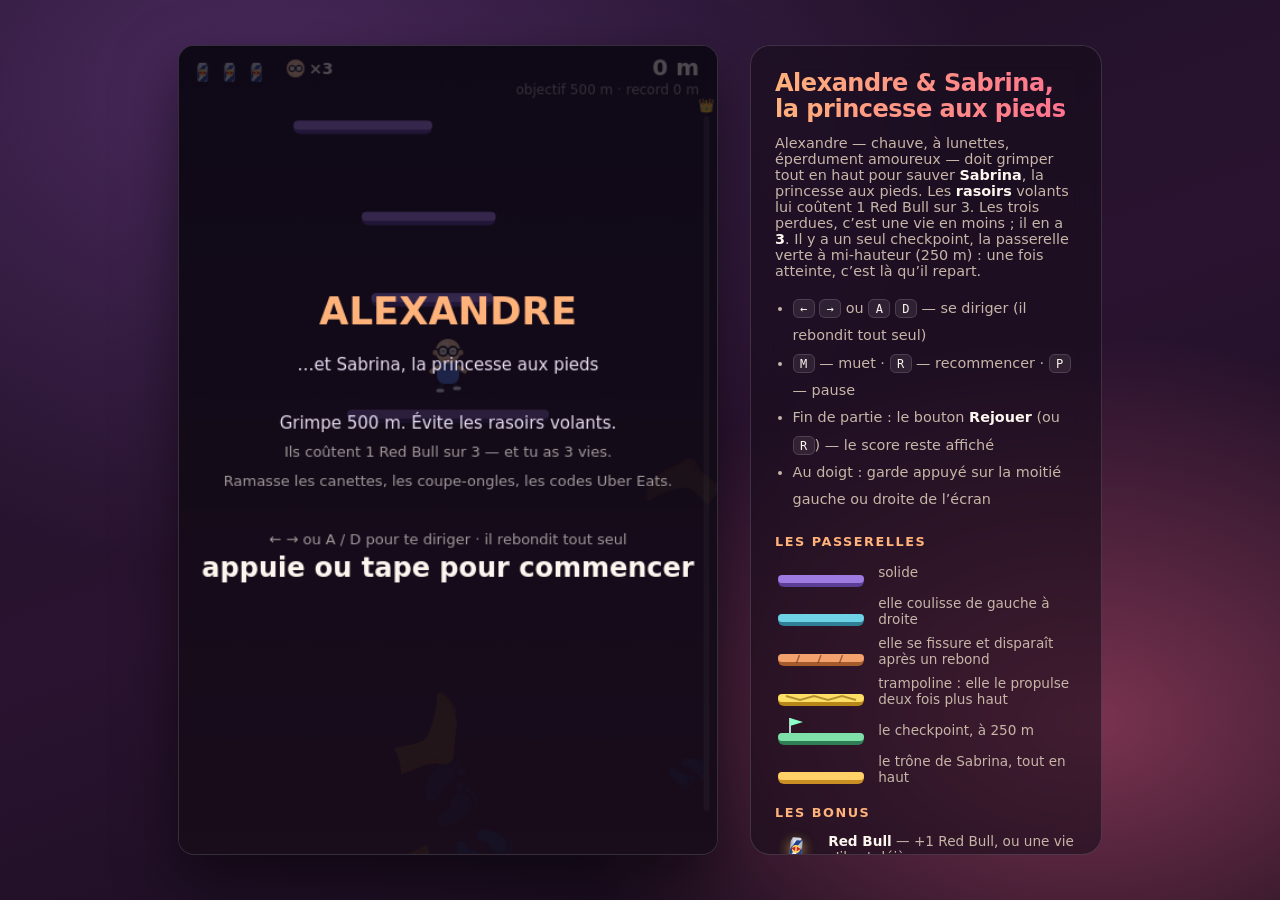
==== game.html @ 66c73f1e "Paint the legend with the game's own drawing functions The legend named colours ("Violette", "Turquo" ====
<!DOCTYPE html>
<html lang="fr">
<head>
<meta charset="utf-8">
<meta name="viewport" content="width=device-width, initial-scale=1, viewport-fit=cover">
<title>Alexandre &amp; Sabrina, la princesse aux pieds</title>
<meta name="description" content="Un jeu de plateformes vertical : grimpe jusqu’à Sabrina, la princesse aux pieds, en évitant les rasoirs volants.">
<link rel="icon" href="data:image/svg+xml,<svg xmlns='http://www.w3.org/2000/svg' viewBox='0 0 100 100'><text y='.9em' font-size='90'>👑</text></svg>">
<link rel="stylesheet" href="game.css">
</head>
<body>
  <div class="stage">
    <canvas id="game" width="480" height="720" tabindex="0"
            aria-label="Jeu de plateformes vertical. Utilise les flèches gauche et droite pour grimper."></canvas>
  </div>

  <aside class="legend">
    <h1>Alexandre &amp; Sabrina, la princesse aux pieds</h1>
    <p>
      Alexandre — chauve, à lunettes, éperdument amoureux — doit grimper tout en
      haut pour sauver <strong>Sabrina</strong>, la princesse aux pieds. Les
      <strong>rasoirs</strong> volants lui coûtent 1&nbsp;Red&nbsp;Bull sur&nbsp;3.
      Les trois perdues, c’est une vie en moins ; il en a <strong>3</strong>. Il y
      a un seul checkpoint, la passerelle verte à mi-hauteur (250&nbsp;m) : une
      fois atteinte, c’est là qu’il repart.
    </p>
    <ul>
      <li><kbd>←</kbd> <kbd>→</kbd> ou <kbd>A</kbd> <kbd>D</kbd> — se diriger (il rebondit tout seul)</li>
      <li><kbd>M</kbd> — muet · <kbd>R</kbd> — recommencer · <kbd>P</kbd> — pause</li>
      <li>Fin de partie : le bouton <strong>Rejouer</strong> (ou <kbd>R</kbd>) — le score reste affiché</li>
      <li>Au doigt : garde appuyé sur la moitié gauche ou droite de l’écran</li>
    </ul>

    <h2>Les passerelles</h2>
    <dl class="plats">
      <dt><canvas class="swatch plat" data-plat="normal" role="img" aria-label="passerelle solide"></canvas></dt>
      <dd>solide</dd>
      <dt><canvas class="swatch plat" data-plat="moving" role="img" aria-label="passerelle coulissante"></canvas></dt>
      <dd>elle coulisse de gauche à droite</dd>
      <dt><canvas class="swatch plat" data-plat="fragile" role="img" aria-label="passerelle fissurée"></canvas></dt>
      <dd>elle se fissure et disparaît après un rebond</dd>
      <dt><canvas class="swatch plat" data-plat="spring" role="img" aria-label="passerelle trampoline"></canvas></dt>
      <dd>trampoline : elle le propulse deux fois plus haut</dd>
      <dt><canvas class="swatch plat" data-plat="rest" role="img" aria-label="passerelle checkpoint"></canvas></dt>
      <dd>le checkpoint, à 250 m</dd>
      <dt><canvas class="swatch plat" data-plat="throne" role="img" aria-label="trône de Sabrina"></canvas></dt>
      <dd>le trône de Sabrina, tout en haut</dd>
    </dl>

    <h2>Les bonus</h2>
    <dl class="icons">
      <dt><canvas class="swatch icon" data-bonus="heart" role="img" aria-label="canette Red Bull"></canvas></dt>
      <dd><strong>Red Bull</strong> — +1 Red Bull, ou une vie s’il est déjà au max</dd>
      <dt><canvas class="swatch icon" data-bonus="clipper" role="img" aria-label="coupe-ongles"></canvas></dt>
      <dd><strong>coupe-ongles</strong> — 8 s de bouclier : les rasoirs éclatent au contact</dd>
      <dt><canvas class="swatch icon" data-bonus="life" role="img" aria-label="vie supplémentaire"></canvas></dt>
      <dd><strong>vie</strong> — un Alexandre de plus, jusqu’à cinq</dd>
      <dt><canvas class="swatch icon" data-bonus="cat" role="img" aria-label="Nvidia le chat"></canvas></dt>
      <dd>
        <strong>Nvidia</strong> — rare. Son chat débarque, mange ses croquettes,
        devient énorme et le porte <strong>200 m</strong> plus haut — avec
        bande-son
      </dd>
      <dt><canvas class="swatch icon" data-bonus="creme" role="img" aria-label="crème pour un crâne luisant"></canvas></dt>
      <dd>
        <strong>crème pour un crâne luisant</strong> — très rare. Le crâne
        devient si luisant qu’il fend le monde : l’écran se fracture, le thème
        bascule dans la transcendance, des passerelles intermédiaires
        apparaissent, et il perd ses lunettes
      </dd>
      <dt><canvas class="swatch icon" data-bonus="uber" role="img" aria-label="sac Uber Eats"></canvas></dt>
      <dd><strong>Uber Eats</strong> — un code : la roue tourne et sert un plat au hasard</dd>
    </dl>
    <dl class="icons meals">
      <dt><canvas class="swatch icon" data-meal="indien" role="img" aria-label="plat indien"></canvas></dt>
      <dd><strong>indien</strong> — 3,4 s de propulsion : il pète, ça monte, mais jamais plus haut que le trône</dd>
      <dt><canvas class="swatch icon" data-meal="nouilles" role="img" aria-label="bol de nouilles"></canvas></dt>
      <dd><strong>nouilles</strong> — 3 grappins : clique une passerelle, il s’y tracte</dd>
      <dt><canvas class="swatch icon" data-meal="frites" role="img" aria-label="cornet de frites"></canvas></dt>
      <dd><strong>frites</strong> — il mange salement et en perd la moitié : chaque frite détruit un rasoir</dd>
    </dl>
    <p class="back"><a href="./">← retour aux pieds</a></p>
  </aside>

  <script src="game.js"></script>
</body>
</html>
---- game.css ----
:root {
  --ink: #fdf6ef;
  --muted: #c7b6a8;
  --accent: #ffb27a;
  --accent-2: #ff6f91;
  --panel: rgba(20, 12, 24, 0.55);
  --panel-line: rgba(255, 255, 255, 0.14);
}

* { box-sizing: border-box; }

html, body { height: 100%; margin: 0; }

body {
  display: flex;
  flex-wrap: wrap;
  align-items: center;
  justify-content: center;
  gap: 2rem;
  padding: 1.5rem;
  font-family: ui-rounded, "Segoe UI", system-ui, -apple-system, sans-serif;
  color: var(--ink);
  background:
    radial-gradient(1200px 800px at 20% 10%, #4b2a5e 0%, transparent 60%),
    radial-gradient(1000px 700px at 85% 80%, #7a3350 0%, transparent 55%),
    linear-gradient(160deg, #1b1024 0%, #2a1330 50%, #120b18 100%);
  overflow: hidden;
}

.stage {
  display: flex;
  height: min(100% - 0rem, 90vh);
}

#game {
  height: 100%;
  max-width: 100%;
  aspect-ratio: 2 / 3;
  border: 1px solid var(--panel-line);
  border-radius: 1rem;
  background: #140d1c;
  box-shadow: 0 24px 60px rgba(0, 0, 0, 0.5);
  touch-action: none;
  cursor: pointer;
}

#game:focus-visible { outline: 2px solid var(--accent-2); outline-offset: 4px; }

.legend {
  max-width: 22rem;
  max-height: 90vh;
  overflow-y: auto;
  padding: 1.5rem;
  border: 1px solid var(--panel-line);
  border-radius: 1.25rem;
  background: var(--panel);
  backdrop-filter: blur(14px);
  font-size: 0.9rem;
  color: var(--muted);
}

.legend h1 {
  margin: 0 0 0.75rem;
  font-size: 1.5rem;
  line-height: 1.1;
  letter-spacing: -0.02em;
  background: linear-gradient(100deg, var(--accent), var(--accent-2));
  -webkit-background-clip: text;
  background-clip: text;
  color: transparent;
}

.legend p { margin: 0 0 1rem; }
.legend strong { color: var(--ink); }

.legend ul {
  margin: 0;
  padding-left: 1.1rem;
  line-height: 1.9;
}

.legend h2 {
  margin: 1.25rem 0 0.5rem;
  font-size: 0.8rem;
  letter-spacing: 0.12em;
  text-transform: uppercase;
  color: var(--accent);
}

.legend dl {
  display: grid;
  grid-template-columns: auto 1fr;
  gap: 0.35rem 0.75rem;
  margin: 0;
  font-size: 0.85rem;
}

.legend dl.meals {
  margin-top: 0.35rem;
  padding-left: 0.9rem;
  border-left: 2px solid rgba(6, 193, 103, 0.5);
}

.legend dt { color: var(--ink); white-space: nowrap; }
.legend dd { margin: 0; }

/* Les vignettes sont peintes par game.js avec les fonctions de rendu du jeu. */
.legend dl.plats, .legend dl.icons { gap: 0.5rem 0.7rem; align-items: center; }
.legend .swatch { display: block; }
.legend dl.icons dt { display: flex; justify-content: center; }

kbd {
  padding: 0.1rem 0.4rem;
  border: 1px solid var(--panel-line);
  border-radius: 0.35rem;
  background: rgba(255, 255, 255, 0.08);
  font-size: 0.75rem;
  font-family: ui-monospace, monospace;
  color: var(--ink);
}

.back { margin: 1.25rem 0 0; }
.back a { color: var(--accent); }

@media (max-height: 640px), (max-width: 860px) {
  body { gap: 1rem; padding: 0.75rem; overflow: auto; }
  .stage { height: 78vh; }
  .legend { max-width: 32rem; }
  .legend ul { line-height: 1.7; }
}
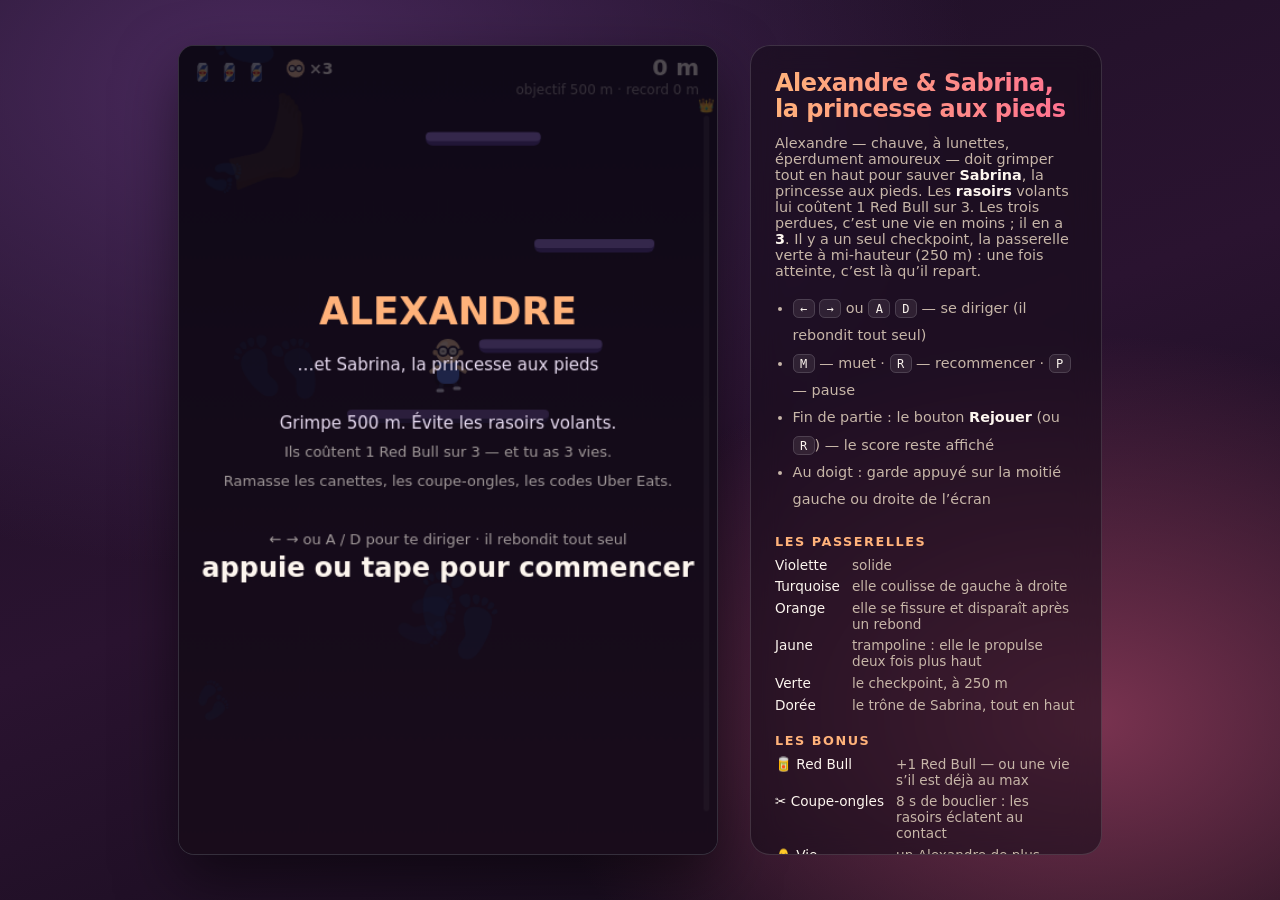
==== commit 809431eb: "Ask for the replay button instead of any tap Losing or winning and then tapping anywhere restarted a" ====
--- a/game.html
+++ b/game.html
@@ -32,52 +32,35 @@
     </ul>
 
     <h2>Les passerelles</h2>
-    <dl class="plats">
-      <dt><canvas class="swatch plat" data-plat="normal" role="img" aria-label="passerelle solide"></canvas></dt>
-      <dd>solide</dd>
-      <dt><canvas class="swatch plat" data-plat="moving" role="img" aria-label="passerelle coulissante"></canvas></dt>
-      <dd>elle coulisse de gauche à droite</dd>
-      <dt><canvas class="swatch plat" data-plat="fragile" role="img" aria-label="passerelle fissurée"></canvas></dt>
-      <dd>elle se fissure et disparaît après un rebond</dd>
-      <dt><canvas class="swatch plat" data-plat="spring" role="img" aria-label="passerelle trampoline"></canvas></dt>
-      <dd>trampoline : elle le propulse deux fois plus haut</dd>
-      <dt><canvas class="swatch plat" data-plat="rest" role="img" aria-label="passerelle checkpoint"></canvas></dt>
-      <dd>le checkpoint, à 250 m</dd>
-      <dt><canvas class="swatch plat" data-plat="throne" role="img" aria-label="trône de Sabrina"></canvas></dt>
-      <dd>le trône de Sabrina, tout en haut</dd>
+    <dl>
+      <dt>Violette</dt><dd>solide</dd>
+      <dt>Turquoise</dt><dd>elle coulisse de gauche à droite</dd>
+      <dt>Orange</dt><dd>elle se fissure et disparaît après un rebond</dd>
+      <dt>Jaune</dt><dd>trampoline : elle le propulse deux fois plus haut</dd>
+      <dt>Verte</dt><dd>le checkpoint, à 250 m</dd>
+      <dt>Dorée</dt><dd>le trône de Sabrina, tout en haut</dd>
     </dl>
 
     <h2>Les bonus</h2>
-    <dl class="icons">
-      <dt><canvas class="swatch icon" data-bonus="heart" role="img" aria-label="canette Red Bull"></canvas></dt>
-      <dd><strong>Red Bull</strong> — +1 Red Bull, ou une vie s’il est déjà au max</dd>
-      <dt><canvas class="swatch icon" data-bonus="clipper" role="img" aria-label="coupe-ongles"></canvas></dt>
-      <dd><strong>coupe-ongles</strong> — 8 s de bouclier : les rasoirs éclatent au contact</dd>
-      <dt><canvas class="swatch icon" data-bonus="life" role="img" aria-label="vie supplémentaire"></canvas></dt>
-      <dd><strong>vie</strong> — un Alexandre de plus, jusqu’à cinq</dd>
-      <dt><canvas class="swatch icon" data-bonus="cat" role="img" aria-label="Nvidia le chat"></canvas></dt>
-      <dd>
-        <strong>Nvidia</strong> — rare. Son chat débarque, mange ses croquettes,
-        devient énorme et le porte <strong>200 m</strong> plus haut — avec
-        bande-son
+    <dl>
+      <dt>🥫 Red Bull</dt><dd>+1 Red Bull — ou une vie s’il est déjà au max</dd>
+      <dt>✂️ Coupe-ongles</dt><dd>8 s de bouclier : les rasoirs éclatent au contact</dd>
+      <dt>🧑‍🦲 Vie</dt><dd>un Alexandre de plus, jusqu’à cinq</dd>
+      <dt>🐱 Nvidia</dt><dd>
+        rare. Son chat débarque, mange ses croquettes, devient énorme et le
+        porte <strong>200 m</strong> plus haut — avec bande-son
       </dd>
-      <dt><canvas class="swatch icon" data-bonus="creme" role="img" aria-label="crème pour un crâne luisant"></canvas></dt>
-      <dd>
-        <strong>crème pour un crâne luisant</strong> — très rare. Le crâne
-        devient si luisant qu’il fend le monde : l’écran se fracture, le thème
-        bascule dans la transcendance, des passerelles intermédiaires
-        apparaissent, et il perd ses lunettes
+      <dt>🧴 Crème</dt><dd>
+        très rare. Le crâne devient si luisant qu’il fend le monde : l’écran se
+        fracture, le thème bascule dans la transcendance, des passerelles
+        intermédiaires apparaissent, et il perd ses lunettes
       </dd>
-      <dt><canvas class="swatch icon" data-bonus="uber" role="img" aria-label="sac Uber Eats"></canvas></dt>
-      <dd><strong>Uber Eats</strong> — un code : la roue tourne et sert un plat au hasard</dd>
+      <dt>🛍️ Uber Eats</dt><dd>un code : la roue tourne et sert un plat au hasard</dd>
     </dl>
-    <dl class="icons meals">
-      <dt><canvas class="swatch icon" data-meal="indien" role="img" aria-label="plat indien"></canvas></dt>
-      <dd><strong>indien</strong> — 3,4 s de propulsion : il pète, ça monte, mais jamais plus haut que le trône</dd>
-      <dt><canvas class="swatch icon" data-meal="nouilles" role="img" aria-label="bol de nouilles"></canvas></dt>
-      <dd><strong>nouilles</strong> — 3 grappins : clique une passerelle, il s’y tracte</dd>
-      <dt><canvas class="swatch icon" data-meal="frites" role="img" aria-label="cornet de frites"></canvas></dt>
-      <dd><strong>frites</strong> — il mange salement et en perd la moitié : chaque frite détruit un rasoir</dd>
+    <dl class="meals">
+      <dt>🍛 Indien</dt><dd>3,4 s de propulsion — il pète, ça monte</dd>
+      <dt>🍜 Nouilles</dt><dd>3 grappins : clique une passerelle, il s’y tracte</dd>
+      <dt>🍟 Frites</dt><dd>il mange salement et en perd la moitié : chaque frite détruit un rasoir</dd>
     </dl>
     <p class="back"><a href="./">← retour aux pieds</a></p>
   </aside>
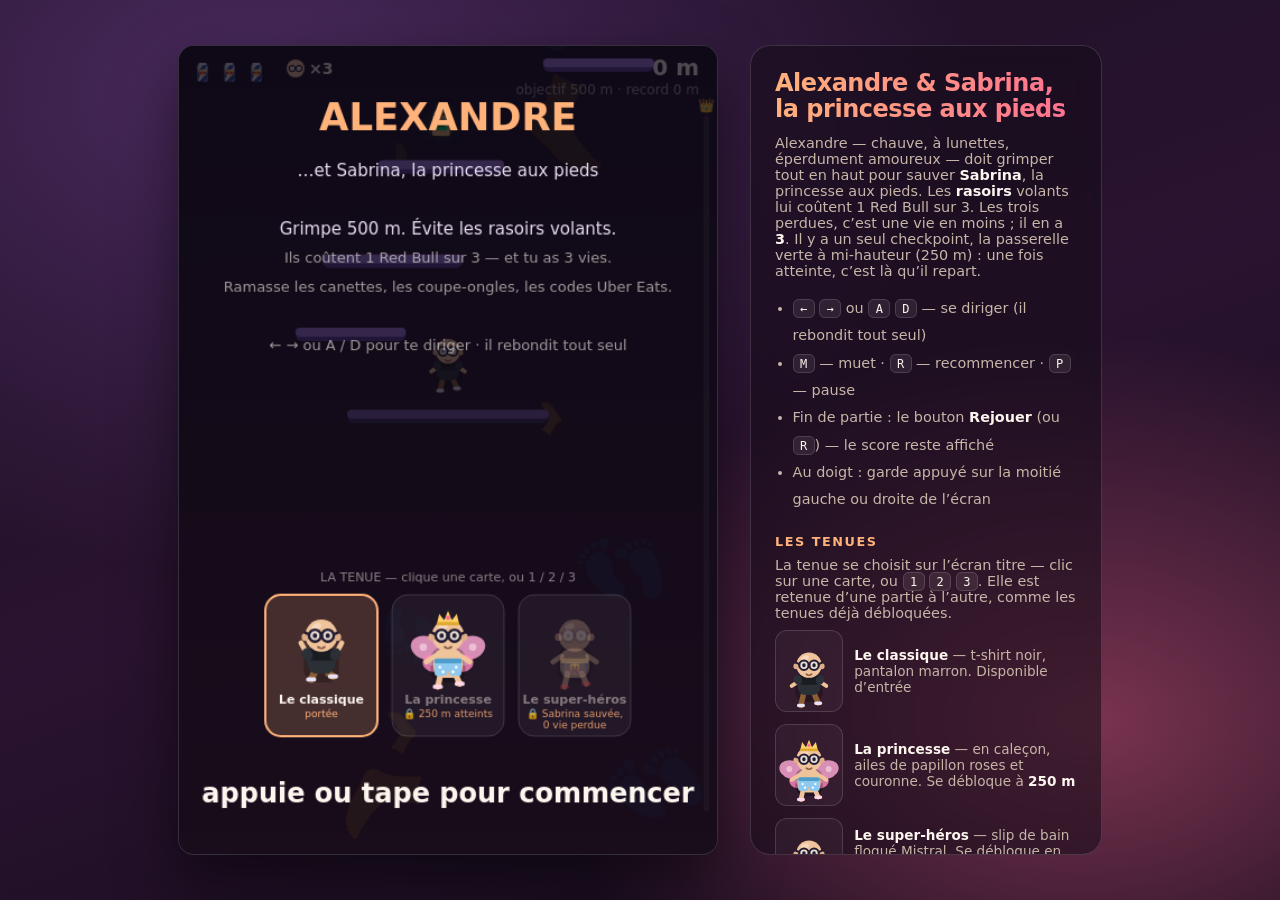
==== commit d73320f8: "Add three skins, picked on the title screen Alexandre has an outfit now. Le classique — black tee, b" ====
--- a/game.html
+++ b/game.html
@@ -31,36 +31,68 @@
       <li>Au doigt : garde appuyé sur la moitié gauche ou droite de l’écran</li>
     </ul>
 
+    <h2>Les tenues</h2>
+    <p class="skins-intro">
+      La tenue se choisit sur l’écran titre — clic sur une carte, ou
+      <kbd>1</kbd> <kbd>2</kbd> <kbd>3</kbd>. Elle est retenue d’une partie à
+      l’autre, comme les tenues déjà débloquées.
+    </p>
+    <dl class="skins">
+      <dt><canvas class="swatch skin" data-skin="classique" role="img" aria-label="Alexandre en t-shirt noir et pantalon marron"></canvas></dt>
+      <dd><strong>Le classique</strong> — t-shirt noir, pantalon marron. Disponible d’entrée</dd>
+      <dt><canvas class="swatch skin" data-skin="princesse" role="img" aria-label="Alexandre en caleçon, ailes de papillon et couronne"></canvas></dt>
+      <dd><strong>La princesse</strong> — en caleçon, ailes de papillon roses et couronne. Se débloque à <strong>250 m</strong></dd>
+      <dt><canvas class="swatch skin" data-skin="mistral" role="img" aria-label="Alexandre en slip de bain floqué Mistral"></canvas></dt>
+      <dd><strong>Le super-héros</strong> — slip de bain floqué Mistral. Se débloque en <strong>sauvant Sabrina sans perdre une seule vie</strong></dd>
+    </dl>
+
     <h2>Les passerelles</h2>
-    <dl>
-      <dt>Violette</dt><dd>solide</dd>
-      <dt>Turquoise</dt><dd>elle coulisse de gauche à droite</dd>
-      <dt>Orange</dt><dd>elle se fissure et disparaît après un rebond</dd>
-      <dt>Jaune</dt><dd>trampoline : elle le propulse deux fois plus haut</dd>
-      <dt>Verte</dt><dd>le checkpoint, à 250 m</dd>
-      <dt>Dorée</dt><dd>le trône de Sabrina, tout en haut</dd>
+    <dl class="plats">
+      <dt><canvas class="swatch plat" data-plat="normal" role="img" aria-label="passerelle solide"></canvas></dt>
+      <dd>solide</dd>
+      <dt><canvas class="swatch plat" data-plat="moving" role="img" aria-label="passerelle coulissante"></canvas></dt>
+      <dd>elle coulisse de gauche à droite</dd>
+      <dt><canvas class="swatch plat" data-plat="fragile" role="img" aria-label="passerelle fissurée"></canvas></dt>
+      <dd>elle se fissure et disparaît après un rebond</dd>
+      <dt><canvas class="swatch plat" data-plat="spring" role="img" aria-label="passerelle trampoline"></canvas></dt>
+      <dd>trampoline : elle le propulse deux fois plus haut</dd>
+      <dt><canvas class="swatch plat" data-plat="rest" role="img" aria-label="passerelle checkpoint"></canvas></dt>
+      <dd>le checkpoint, à 250 m</dd>
+      <dt><canvas class="swatch plat" data-plat="throne" role="img" aria-label="trône de Sabrina"></canvas></dt>
+      <dd>le trône de Sabrina, tout en haut</dd>
     </dl>
 
     <h2>Les bonus</h2>
-    <dl>
-      <dt>🥫 Red Bull</dt><dd>+1 Red Bull — ou une vie s’il est déjà au max</dd>
-      <dt>✂️ Coupe-ongles</dt><dd>8 s de bouclier : les rasoirs éclatent au contact</dd>
-      <dt>🧑‍🦲 Vie</dt><dd>un Alexandre de plus, jusqu’à cinq</dd>
-      <dt>🐱 Nvidia</dt><dd>
-        rare. Son chat débarque, mange ses croquettes, devient énorme et le
-        porte <strong>200 m</strong> plus haut — avec bande-son
+    <dl class="icons">
+      <dt><canvas class="swatch icon" data-bonus="heart" role="img" aria-label="canette Red Bull"></canvas></dt>
+      <dd><strong>Red Bull</strong> — +1 Red Bull, ou une vie s’il est déjà au max</dd>
+      <dt><canvas class="swatch icon" data-bonus="clipper" role="img" aria-label="coupe-ongles"></canvas></dt>
+      <dd><strong>coupe-ongles</strong> — 8 s de bouclier : les rasoirs éclatent au contact</dd>
+      <dt><canvas class="swatch icon" data-bonus="life" role="img" aria-label="vie supplémentaire"></canvas></dt>
+      <dd><strong>vie</strong> — un Alexandre de plus, jusqu’à cinq</dd>
+      <dt><canvas class="swatch icon" data-bonus="cat" role="img" aria-label="Nvidia le chat"></canvas></dt>
+      <dd>
+        <strong>Nvidia</strong> — rare. Son chat débarque, mange ses croquettes,
+        devient énorme et le porte <strong>200 m</strong> plus haut — avec
+        bande-son
       </dd>
-      <dt>🧴 Crème</dt><dd>
-        très rare. Le crâne devient si luisant qu’il fend le monde : l’écran se
-        fracture, le thème bascule dans la transcendance, des passerelles
-        intermédiaires apparaissent, et il perd ses lunettes
+      <dt><canvas class="swatch icon" data-bonus="creme" role="img" aria-label="crème pour un crâne luisant"></canvas></dt>
+      <dd>
+        <strong>crème pour un crâne luisant</strong> — très rare. Le crâne
+        devient si luisant qu’il fend le monde : l’écran se fracture, le thème
+        bascule dans la transcendance, des passerelles intermédiaires
+        apparaissent, et il perd ses lunettes
       </dd>
-      <dt>🛍️ Uber Eats</dt><dd>un code : la roue tourne et sert un plat au hasard</dd>
+      <dt><canvas class="swatch icon" data-bonus="uber" role="img" aria-label="sac Uber Eats"></canvas></dt>
+      <dd><strong>Uber Eats</strong> — un code : la roue tourne et sert un plat au hasard</dd>
     </dl>
-    <dl class="meals">
-      <dt>🍛 Indien</dt><dd>3,4 s de propulsion — il pète, ça monte</dd>
-      <dt>🍜 Nouilles</dt><dd>3 grappins : clique une passerelle, il s’y tracte</dd>
-      <dt>🍟 Frites</dt><dd>il mange salement et en perd la moitié : chaque frite détruit un rasoir</dd>
+    <dl class="icons meals">
+      <dt><canvas class="swatch icon" data-meal="indien" role="img" aria-label="plat indien"></canvas></dt>
+      <dd><strong>indien</strong> — 3,4 s de propulsion : il pète, ça monte, mais jamais plus haut que le trône</dd>
+      <dt><canvas class="swatch icon" data-meal="nouilles" role="img" aria-label="bol de nouilles"></canvas></dt>
+      <dd><strong>nouilles</strong> — 3 grappins : clique une passerelle, il s’y tracte</dd>
+      <dt><canvas class="swatch icon" data-meal="frites" role="img" aria-label="cornet de frites"></canvas></dt>
+      <dd><strong>frites</strong> — il mange salement et en perd la moitié : chaque frite détruit un rasoir</dd>
     </dl>
     <p class="back"><a href="./">← retour aux pieds</a></p>
   </aside>
--- a/game.css
+++ b/game.css
@@ -12,6 +12,12 @@
 html, body { height: 100%; margin: 0; }
 
 body {
+  /* Sur mobile, un appui sur le canvas surlignait toute la page en bleu :
+     ni highlight de tap, ni sélection de texte pendant qu'on dirige Alexandre. */
+  -webkit-tap-highlight-color: transparent;
+  -webkit-user-select: none;
+  user-select: none;
+  -webkit-touch-callout: none;
   display: flex;
   flex-wrap: wrap;
   align-items: center;
@@ -105,9 +111,18 @@
 .legend dd { margin: 0; }
 
 /* Les vignettes sont peintes par game.js avec les fonctions de rendu du jeu. */
-.legend dl.plats, .legend dl.icons { gap: 0.5rem 0.7rem; align-items: center; }
+.legend dl.plats, .legend dl.icons, .legend dl.skins { gap: 0.5rem 0.7rem; align-items: center; }
 .legend .swatch { display: block; }
 .legend dl.icons dt { display: flex; justify-content: center; }
+.legend dl.skins { gap: 0.75rem 0.7rem; }
+.legend dl.skins dt {
+  display: flex;
+  justify-content: center;
+  border: 1px solid var(--panel-line);
+  border-radius: 0.75rem;
+  background: rgba(255, 255, 255, 0.04);
+}
+.legend .skins-intro { margin: 0 0 0.6rem; }
 
 kbd {
   padding: 0.1rem 0.4rem;
@@ -124,7 +139,10 @@
 
 @media (max-height: 640px), (max-width: 860px) {
   body { gap: 1rem; padding: 0.75rem; overflow: auto; }
-  .stage { height: 78vh; }
-  .legend { max-width: 32rem; }
+  /* Sur un téléphone, c'est la largeur qui commande : le canvas fait 2/3 de sa
+     hauteur, donc on la plafonne pour qu'il ne déborde pas de l'écran. La
+     légende, elle, ne doit jamais élargir la page au-delà du viewport. */
+  .stage { height: min(78vh, 138vw); max-width: 100%; }
+  .legend { max-width: min(32rem, 100%); }
   .legend ul { line-height: 1.7; }
 }
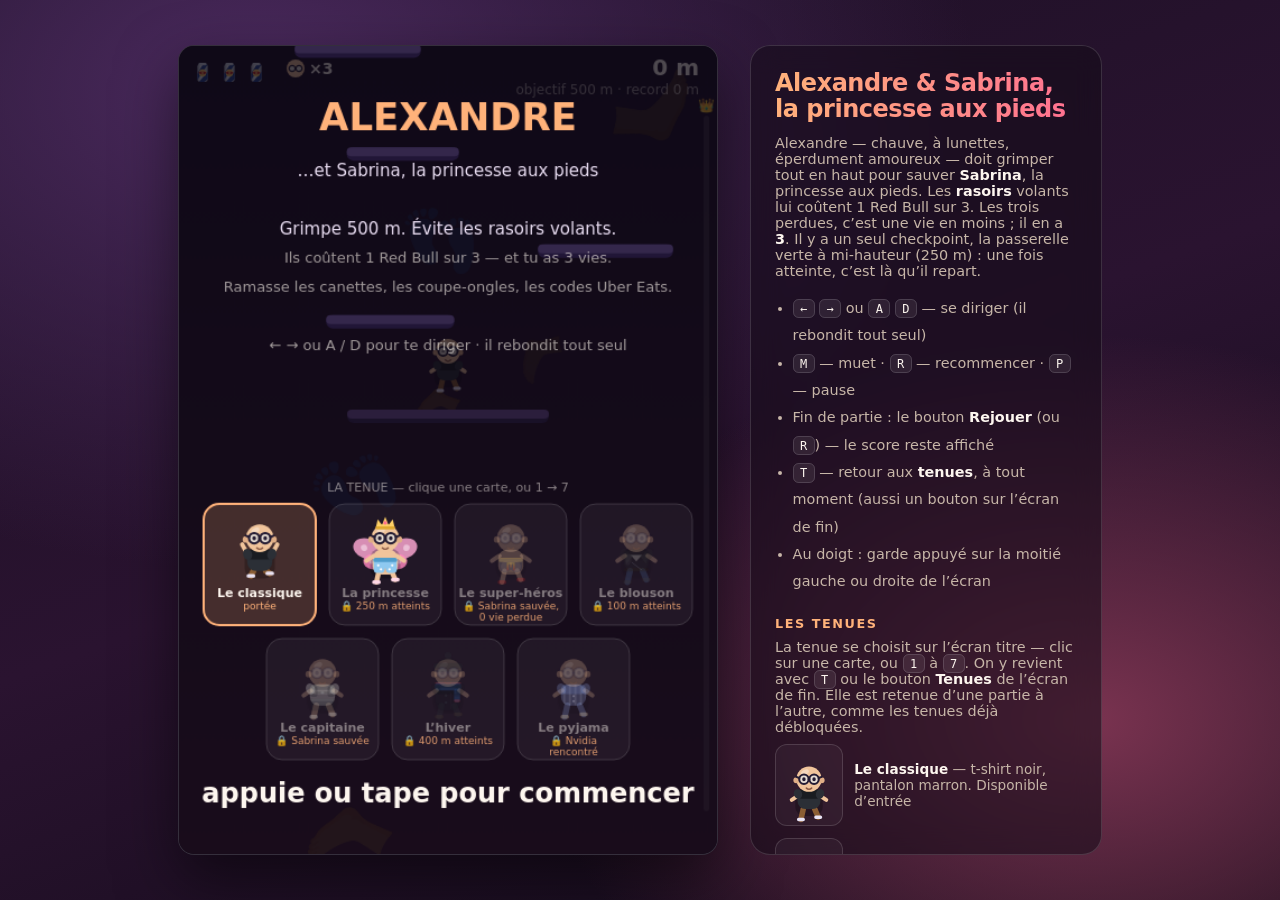
==== commit f9576b88: "Four more skins, and make an unlock visible when it lands Le blouson (leather jacket over a grey tee" ====
--- a/game.html
+++ b/game.html
@@ -28,14 +28,16 @@
       <li><kbd>←</kbd> <kbd>→</kbd> ou <kbd>A</kbd> <kbd>D</kbd> — se diriger (il rebondit tout seul)</li>
       <li><kbd>M</kbd> — muet · <kbd>R</kbd> — recommencer · <kbd>P</kbd> — pause</li>
       <li>Fin de partie : le bouton <strong>Rejouer</strong> (ou <kbd>R</kbd>) — le score reste affiché</li>
+      <li><kbd>T</kbd> — retour aux <strong>tenues</strong>, à tout moment (aussi un bouton sur l’écran de fin)</li>
       <li>Au doigt : garde appuyé sur la moitié gauche ou droite de l’écran</li>
     </ul>
 
     <h2>Les tenues</h2>
     <p class="skins-intro">
       La tenue se choisit sur l’écran titre — clic sur une carte, ou
-      <kbd>1</kbd> <kbd>2</kbd> <kbd>3</kbd>. Elle est retenue d’une partie à
-      l’autre, comme les tenues déjà débloquées.
+      <kbd>1</kbd> à <kbd>7</kbd>. On y revient avec <kbd>T</kbd> ou
+      le bouton <strong>Tenues</strong> de l’écran de fin. Elle est retenue
+      d’une partie à l’autre, comme les tenues déjà débloquées.
     </p>
     <dl class="skins">
       <dt><canvas class="swatch skin" data-skin="classique" role="img" aria-label="Alexandre en t-shirt noir et pantalon marron"></canvas></dt>
@@ -44,6 +46,14 @@
       <dd><strong>La princesse</strong> — en caleçon, ailes de papillon roses et couronne. Se débloque à <strong>250 m</strong></dd>
       <dt><canvas class="swatch skin" data-skin="mistral" role="img" aria-label="Alexandre en slip de bain floqué Mistral"></canvas></dt>
       <dd><strong>Le super-héros</strong> — slip de bain floqué Mistral. Se débloque en <strong>sauvant Sabrina sans perdre une seule vie</strong></dd>
+      <dt><canvas class="swatch skin" data-skin="cuir" role="img" aria-label="Alexandre en veste de cuir et jean"></canvas></dt>
+      <dd><strong>Le blouson</strong> — veste en cuir fermée en biais, t-shirt gris et jean. Se débloque à <strong>100 m</strong></dd>
+      <dt><canvas class="swatch skin" data-skin="capitaine" role="img" aria-label="Alexandre en t-shirt blanc, short noir et gilet de sauvetage noir"></canvas></dt>
+      <dd><strong>Le capitaine</strong> — t-shirt blanc, short noir et gilet de sauvetage noir. Se débloque en <strong>sauvant Sabrina</strong>, quoi qu’il en coûte</dd>
+      <dt><canvas class="swatch skin" data-skin="hiver" role="img" aria-label="Alexandre en bonnet et manteau noirs, écharpe bleue et noire"></canvas></dt>
+      <dd><strong>L’hiver</strong> — bonnet noir, manteau noir, écharpe bleu et noir à détails rouges. Se débloque à <strong>400 m</strong></dd>
+      <dt><canvas class="swatch skin" data-skin="pyjama" role="img" aria-label="Alexandre en pyjama rayé et chaussons"></canvas></dt>
+      <dd><strong>Le pyjama</strong> — rayé, boutonné, avec chaussons. Se débloque en <strong>croisant Nvidia</strong>, son chat</dd>
     </dl>
 
     <h2>Les passerelles</h2>
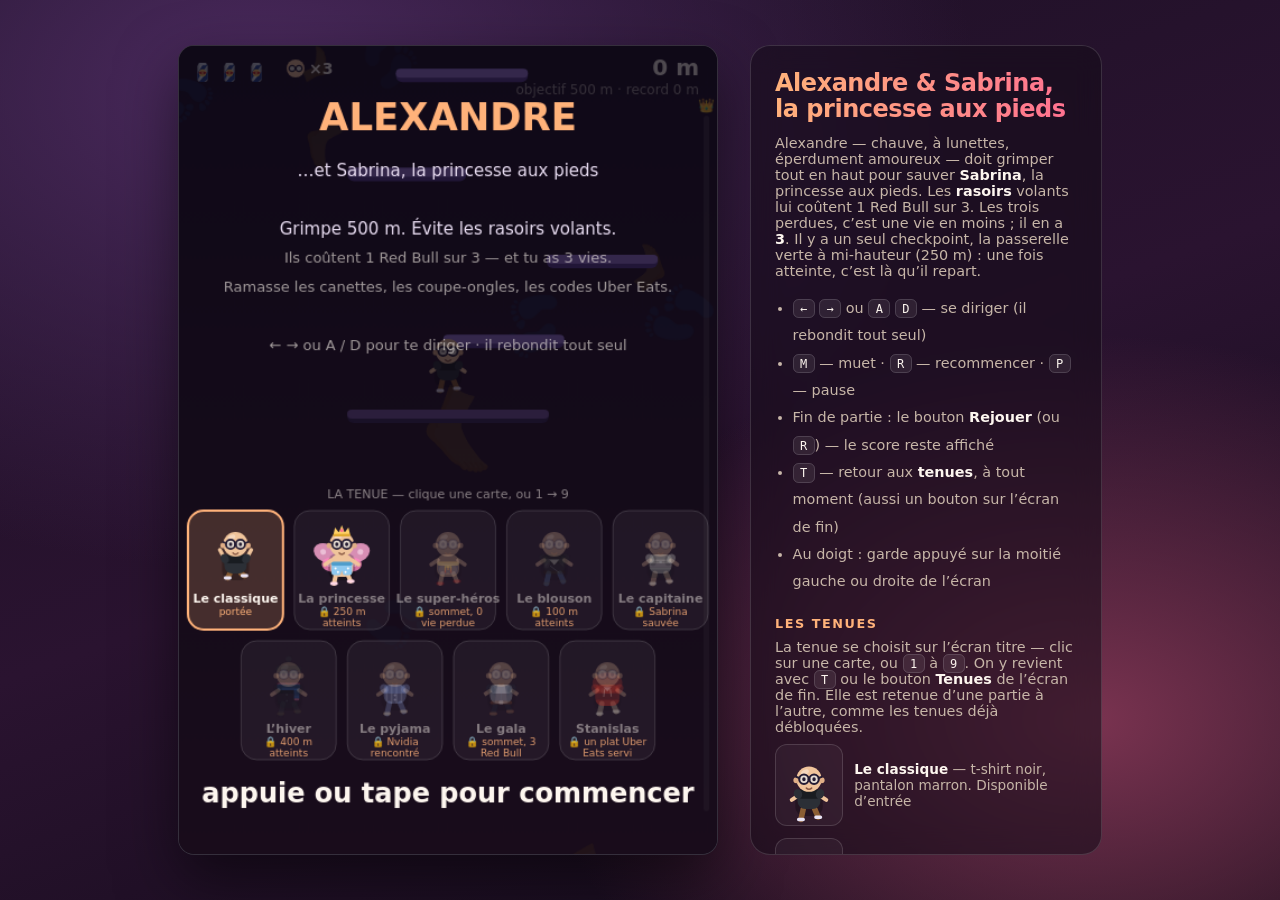
==== commit 8c512841: "Add the gala suit and Stanislas's hoodie Two outfits drawn from photos: a navy blazer worn open over" ====
--- a/game.html
+++ b/game.html
@@ -35,7 +35,7 @@
     <h2>Les tenues</h2>
     <p class="skins-intro">
       La tenue se choisit sur l’écran titre — clic sur une carte, ou
-      <kbd>1</kbd> à <kbd>7</kbd>. On y revient avec <kbd>T</kbd> ou
+      <kbd>1</kbd> à <kbd>9</kbd>. On y revient avec <kbd>T</kbd> ou
       le bouton <strong>Tenues</strong> de l’écran de fin. Elle est retenue
       d’une partie à l’autre, comme les tenues déjà débloquées.
     </p>
@@ -54,6 +54,10 @@
       <dd><strong>L’hiver</strong> — bonnet noir, manteau noir, écharpe bleu et noir à détails rouges. Se débloque à <strong>400 m</strong></dd>
       <dt><canvas class="swatch skin" data-skin="pyjama" role="img" aria-label="Alexandre en pyjama rayé et chaussons"></canvas></dt>
       <dd><strong>Le pyjama</strong> — rayé, boutonné, avec chaussons. Se débloque en <strong>croisant Nvidia</strong>, son chat</dd>
+      <dt><canvas class="swatch skin" data-skin="gala" role="img" aria-label="Alexandre en costume bleu marine et chemise blanche"></canvas></dt>
+      <dd><strong>Le gala</strong> — blazer bleu marine porté ouvert, chemise blanche sans cravate, ceinture cognac à boucle argentée, souliers caramel. Se débloque en <strong>atteignant le sommet avec ses 3 Red Bull</strong></dd>
+      <dt><canvas class="swatch skin" data-skin="stanislas" role="img" aria-label="Alexandre en sweat à capuche rouge et chino beige"></canvas></dt>
+      <dd><strong>Stanislas</strong> — sweat à capuche rouge, capuche rabattue, cordons écrus, poche kangourou, t-shirt blanc au col et chino beige. Se débloque avec <strong>un plat Uber Eats servi</strong></dd>
     </dl>
 
     <h2>Les passerelles</h2>
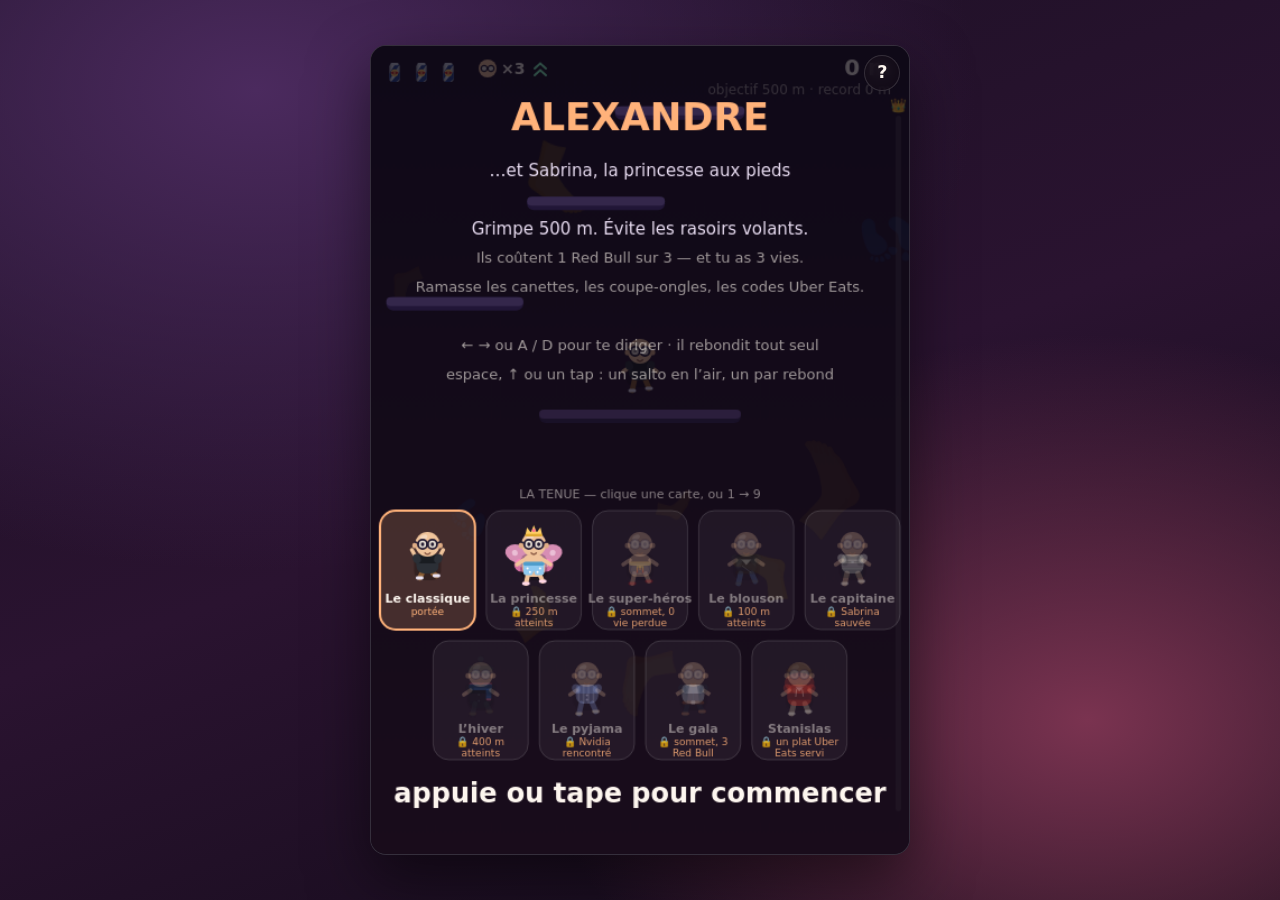
==== commit 068575e2: "Give him a backflip, a full screen, and a cat that aims Four things, all tested against the real pag" ====
--- a/game.html
+++ b/game.html
@@ -12,9 +12,16 @@
   <div class="stage">
     <canvas id="game" width="480" height="720" tabindex="0"
             aria-label="Jeu de plateformes vertical. Utilise les flèches gauche et droite pour grimper."></canvas>
+    <button class="help-open" id="helpOpen" aria-controls="help" aria-expanded="false"
+            title="Aide et légende (H)"><span aria-hidden="true">?</span><span class="sr">Aide et légende</span></button>
   </div>
 
-  <aside class="legend">
+  <div class="sheet" id="help" hidden>
+    <div class="sheet-veil" data-close></div>
+    <aside class="legend" role="dialog" aria-modal="true" aria-label="Aide et légende">
+      <button class="sheet-close" id="helpClose" title="Fermer (Échap)">
+        <span aria-hidden="true">✕</span><span class="sr">Fermer</span>
+      </button>
     <h1>Alexandre &amp; Sabrina, la princesse aux pieds</h1>
     <p>
       Alexandre — chauve, à lunettes, éperdument amoureux — doit grimper tout en
@@ -22,14 +29,18 @@
       <strong>rasoirs</strong> volants lui coûtent 1&nbsp;Red&nbsp;Bull sur&nbsp;3.
       Les trois perdues, c’est une vie en moins ; il en a <strong>3</strong>. Il y
       a un seul checkpoint, la passerelle verte à mi-hauteur (250&nbsp;m) : une
-      fois atteinte, c’est là qu’il repart.
+      fois atteinte, c’est là qu’il repart. Il rebondit tout seul, et garde
+      <strong>un salto en réserve</strong> pour un second saut en l’air —
+      les deux chevrons verts du HUD disent s’il l’a encore.
     </p>
     <ul>
       <li><kbd>←</kbd> <kbd>→</kbd> ou <kbd>A</kbd> <kbd>D</kbd> — se diriger (il rebondit tout seul)</li>
       <li><kbd>M</kbd> — muet · <kbd>R</kbd> — recommencer · <kbd>P</kbd> — pause</li>
       <li>Fin de partie : le bouton <strong>Rejouer</strong> (ou <kbd>R</kbd>) — le score reste affiché</li>
       <li><kbd>T</kbd> — retour aux <strong>tenues</strong>, à tout moment (aussi un bouton sur l’écran de fin)</li>
-      <li>Au doigt : garde appuyé sur la moitié gauche ou droite de l’écran</li>
+      <li><kbd>Espace</kbd> <kbd>↑</kbd> ou <kbd>W</kbd> — <strong>salto</strong> : un second saut en l’air, rechargé à chaque rebond</li>
+      <li>Au doigt : garde appuyé sur la moitié gauche ou droite pour diriger, <strong>tape brièvement</strong> pour le salto</li>
+      <li><kbd>H</kbd> ou le bouton <kbd>?</kbd> — cette aide (le jeu se met en pause)</li>
     </ul>
 
     <h2>Les tenues</h2>
@@ -57,7 +68,7 @@
       <dt><canvas class="swatch skin" data-skin="gala" role="img" aria-label="Alexandre en costume bleu marine et chemise blanche"></canvas></dt>
       <dd><strong>Le gala</strong> — blazer bleu marine porté ouvert, chemise blanche sans cravate, ceinture cognac à boucle argentée, souliers caramel. Se débloque en <strong>atteignant le sommet avec ses 3 Red Bull</strong></dd>
       <dt><canvas class="swatch skin" data-skin="stanislas" role="img" aria-label="Alexandre en sweat à capuche rouge et chino beige"></canvas></dt>
-      <dd><strong>Stanislas</strong> — sweat à capuche rouge, capuche rabattue, cordons écrus, poche kangourou, t-shirt blanc au col et chino beige. Se débloque avec <strong>un plat Uber Eats servi</strong></dd>
+      <dd><strong>Stanislas</strong> — cheveux bruns, mèche sur le front, sweat à capuche rouge, capuche rabattue, cordons écrus, poche kangourou, t-shirt blanc au col et chino beige. Se débloque avec <strong>un plat Uber Eats servi</strong></dd>
     </dl>
 
     <h2>Les passerelles</h2>
@@ -88,7 +99,8 @@
       <dd>
         <strong>Nvidia</strong> — rare. Son chat débarque, mange ses croquettes,
         devient énorme et le porte <strong>200 m</strong> plus haut — avec
-        bande-son
+        bande-son — puis le <strong>lance sur une passerelle</strong> au lieu de
+        le lâcher dans le vide
       </dd>
       <dt><canvas class="swatch icon" data-bonus="creme" role="img" aria-label="crème pour un crâne luisant"></canvas></dt>
       <dd>
@@ -108,8 +120,9 @@
       <dt><canvas class="swatch icon" data-meal="frites" role="img" aria-label="cornet de frites"></canvas></dt>
       <dd><strong>frites</strong> — il mange salement et en perd la moitié : chaque frite détruit un rasoir</dd>
     </dl>
-    <p class="back"><a href="./">← retour aux pieds</a></p>
-  </aside>
+      <p class="back"><a href="./">← retour aux pieds</a></p>
+    </aside>
+  </div>
 
   <script src="game.js"></script>
 </body>
--- a/game.css
+++ b/game.css
@@ -34,6 +34,7 @@
 }
 
 .stage {
+  position: relative;   /* le bouton d'aide se cale sur le canvas, pas sur la page */
   display: flex;
   height: min(100% - 0rem, 90vh);
 }
@@ -52,14 +53,100 @@
 
 #game:focus-visible { outline: 2px solid var(--accent-2); outline-offset: 4px; }
 
+/* Plein écran : sur téléphone, game.js met le canvas à la taille exacte de la
+   fenêtre (1 px de jeu = 1 px CSS) et pose la classe. Le CSS n'a plus qu'à
+   enlever tout ce qui l'entoure. */
+body.full-bleed { padding: 0; gap: 0; }
+body.full-bleed .stage { height: auto; }
+body.full-bleed #game {
+  height: auto;
+  aspect-ratio: auto;
+  border: 0;
+  border-radius: 0;
+  box-shadow: none;
+}
+
+/* Le bouton d'aide, par-dessus le jeu, dans le coin du canvas. Il respecte les
+   encoches : en plein écran, ce coin est celui de l'écran. */
+.help-open {
+  position: absolute;
+  top: max(0.6rem, env(safe-area-inset-top));
+  right: max(0.6rem, env(safe-area-inset-right));
+  z-index: 20;
+  width: 2.25rem;
+  height: 2.25rem;
+  padding: 0;
+  border: 1px solid var(--panel-line);
+  border-radius: 50%;
+  background: rgba(20, 12, 24, 0.6);
+  backdrop-filter: blur(8px);
+  color: var(--ink);
+  font: inherit;
+  font-size: 1.1rem;
+  font-weight: 700;
+  line-height: 1;
+  cursor: pointer;
+}
+
+.help-open:hover { border-color: var(--accent); color: var(--accent); }
+.help-open:focus-visible { outline: 2px solid var(--accent-2); outline-offset: 3px; }
+
+.sr {
+  position: absolute;
+  width: 1px;
+  height: 1px;
+  overflow: hidden;
+  clip-path: inset(50%);
+  white-space: nowrap;
+}
+
+/* Le panneau d'aide : un voile cliquable, et la légende par-dessus. */
+.sheet {
+  position: fixed;
+  inset: 0;
+  z-index: 30;
+  padding: max(1rem, env(safe-area-inset-top)) 1rem max(1rem, env(safe-area-inset-bottom));
+  place-items: center;
+}
+
+.sheet:not([hidden]) { display: grid; }
+
+.sheet-veil {
+  position: absolute;
+  inset: 0;
+  background: rgba(8, 4, 12, 0.62);
+  backdrop-filter: blur(6px);
+}
+
+.sheet-close {
+  position: sticky;
+  top: 0;
+  float: right;
+  z-index: 1;
+  width: 2rem;
+  height: 2rem;
+  margin: -0.5rem -0.5rem 0 0.5rem;
+  border: 1px solid var(--panel-line);
+  border-radius: 50%;
+  background: rgba(20, 12, 24, 0.75);
+  color: var(--ink);
+  font: inherit;
+  line-height: 1;
+  cursor: pointer;
+}
+
+.sheet-close:hover { border-color: var(--accent); color: var(--accent); }
+
 .legend {
-  max-width: 22rem;
-  max-height: 90vh;
+  position: relative;
+  width: min(34rem, 100%);
+  max-height: 100%;
   overflow-y: auto;
+  overscroll-behavior: contain;
   padding: 1.5rem;
   border: 1px solid var(--panel-line);
   border-radius: 1.25rem;
-  background: var(--panel);
+  background: rgba(20, 12, 24, 0.88);
   backdrop-filter: blur(14px);
   font-size: 0.9rem;
   color: var(--muted);
@@ -138,11 +225,12 @@
 .back a { color: var(--accent); }
 
 @media (max-height: 640px), (max-width: 860px) {
-  body { gap: 1rem; padding: 0.75rem; overflow: auto; }
-  /* Sur un téléphone, c'est la largeur qui commande : le canvas fait 2/3 de sa
-     hauteur, donc on la plafonne pour qu'il ne déborde pas de l'écran. La
-     légende, elle, ne doit jamais élargir la page au-delà du viewport. */
+  body { gap: 1rem; padding: 0.75rem; }
+  /* Repli quand le plein écran ne s'applique pas (paysage trop bas, par
+     exemple) : c'est la largeur qui commande, le canvas fait 2/3 de sa hauteur,
+     donc on la plafonne pour qu'il ne déborde pas de l'écran. */
   .stage { height: min(78vh, 138vw); max-width: 100%; }
-  .legend { max-width: min(32rem, 100%); }
+  body.full-bleed .stage { height: auto; max-width: none; }
+  .legend { padding: 1.15rem; }
   .legend ul { line-height: 1.7; }
 }
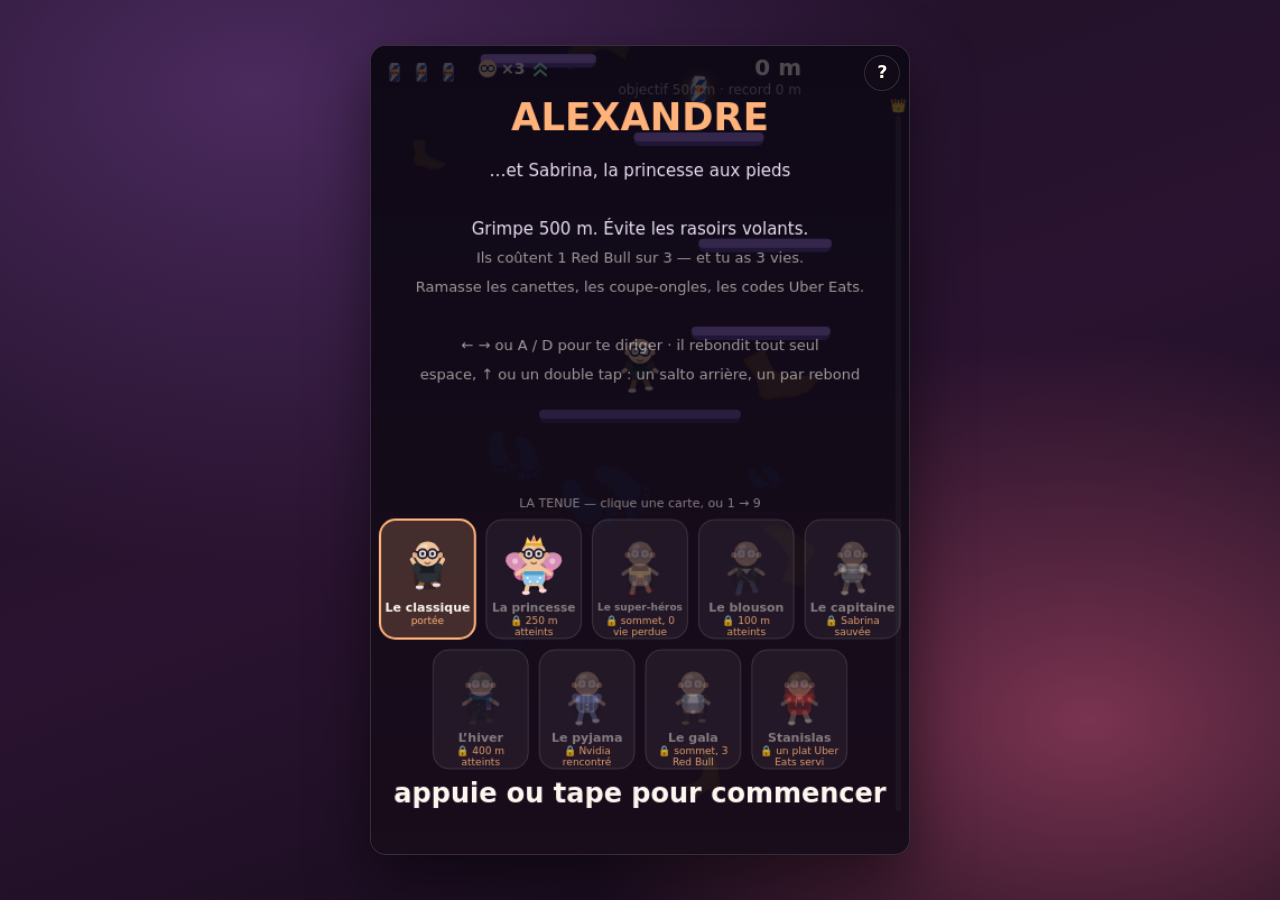
==== commit 5a4a017c: "Make the flip a double tap, and put a pause menu in the corner A single tap was a bad trigger: steer" ====
--- a/game.html
+++ b/game.html
@@ -12,8 +12,13 @@
   <div class="stage">
     <canvas id="game" width="480" height="720" tabindex="0"
             aria-label="Jeu de plateformes vertical. Utilise les flèches gauche et droite pour grimper."></canvas>
-    <button class="help-open" id="helpOpen" aria-controls="help" aria-expanded="false"
-            title="Aide et légende (H)"><span aria-hidden="true">?</span><span class="sr">Aide et légende</span></button>
+    <div class="corner">
+      <button class="corner-btn" id="helpOpen" aria-controls="help" aria-expanded="false"
+              title="Aide et légende (H)"><span aria-hidden="true">?</span><span class="sr">Aide et légende</span></button>
+      <button class="corner-btn" id="pauseOpen" title="Pause (P)" hidden>
+        <span aria-hidden="true">❙❙</span><span class="sr">Pause</span>
+      </button>
+    </div>
   </div>
 
   <div class="sheet" id="help" hidden>
@@ -35,11 +40,14 @@
     </p>
     <ul>
       <li><kbd>←</kbd> <kbd>→</kbd> ou <kbd>A</kbd> <kbd>D</kbd> — se diriger (il rebondit tout seul)</li>
-      <li><kbd>M</kbd> — muet · <kbd>R</kbd> — recommencer · <kbd>P</kbd> — pause</li>
+      <li><kbd>M</kbd> — muet · <kbd>R</kbd> — recommencer</li>
+      <li><kbd>P</kbd> ou le bouton <kbd>❙❙</kbd> — <strong>pause</strong> : au choix
+        <strong>continuer</strong> ou revenir à l’<strong>accueil</strong>, qui demande confirmation</li>
       <li>Fin de partie : le bouton <strong>Rejouer</strong> (ou <kbd>R</kbd>) — le score reste affiché</li>
       <li><kbd>T</kbd> — retour aux <strong>tenues</strong>, à tout moment (aussi un bouton sur l’écran de fin)</li>
       <li><kbd>Espace</kbd> <kbd>↑</kbd> ou <kbd>W</kbd> — <strong>salto</strong> : un second saut en l’air, rechargé à chaque rebond</li>
-      <li>Au doigt : garde appuyé sur la moitié gauche ou droite pour diriger, <strong>tape brièvement</strong> pour le salto</li>
+      <li>Au doigt : garde appuyé sur la moitié gauche ou droite pour diriger,
+        <strong>double-tape</strong> pour le salto</li>
       <li><kbd>H</kbd> ou le bouton <kbd>?</kbd> — cette aide (le jeu se met en pause)</li>
     </ul>
 
@@ -120,7 +128,6 @@
       <dt><canvas class="swatch icon" data-meal="frites" role="img" aria-label="cornet de frites"></canvas></dt>
       <dd><strong>frites</strong> — il mange salement et en perd la moitié : chaque frite détruit un rasoir</dd>
     </dl>
-      <p class="back"><a href="./">← retour aux pieds</a></p>
     </aside>
   </div>
 
--- a/game.css
+++ b/game.css
@@ -56,7 +56,17 @@
 /* Plein écran : sur téléphone, game.js met le canvas à la taille exacte de la
    fenêtre (1 px de jeu = 1 px CSS) et pose la classe. Le CSS n'a plus qu'à
    enlever tout ce qui l'entoure. */
-body.full-bleed { padding: 0; gap: 0; }
+body.full-bleed {
+  padding: 0;
+  gap: 0;
+  /* Le canvas fait exactement la hauteur vue : on le cale en haut à gauche, pour
+     qu'un écart de quelques pixels pendant que la barre du navigateur se replie
+     passe sous elle au lieu de rogner le haut. */
+  align-items: flex-start;
+  justify-content: flex-start;
+  height: 100dvh;
+  overflow: hidden;
+}
 body.full-bleed .stage { height: auto; }
 body.full-bleed #game {
   height: auto;
@@ -66,13 +76,18 @@
   box-shadow: none;
 }
 
-/* Le bouton d'aide, par-dessus le jeu, dans le coin du canvas. Il respecte les
-   encoches : en plein écran, ce coin est celui de l'écran. */
-.help-open {
+/* Les boutons du coin — aide et pause — par-dessus le jeu, calés sur le canvas.
+   Ils respectent les encoches : en plein écran, ce coin est celui de l'écran. */
+.corner {
   position: absolute;
   top: max(0.6rem, env(safe-area-inset-top));
   right: max(0.6rem, env(safe-area-inset-right));
   z-index: 20;
+  display: flex;
+  gap: 0.4rem;
+}
+
+.corner-btn {
   width: 2.25rem;
   height: 2.25rem;
   padding: 0;
@@ -88,8 +103,9 @@
   cursor: pointer;
 }
 
-.help-open:hover { border-color: var(--accent); color: var(--accent); }
-.help-open:focus-visible { outline: 2px solid var(--accent-2); outline-offset: 3px; }
+.corner-btn:hover { border-color: var(--accent); color: var(--accent); }
+.corner-btn:focus-visible { outline: 2px solid var(--accent-2); outline-offset: 3px; }
+#pauseOpen { font-size: 0.8rem; letter-spacing: 0.05em; }
 
 .sr {
   position: absolute;
@@ -221,9 +237,6 @@
   color: var(--ink);
 }
 
-.back { margin: 1.25rem 0 0; }
-.back a { color: var(--accent); }
-
 @media (max-height: 640px), (max-width: 860px) {
   body { gap: 1rem; padding: 0.75rem; }
   /* Repli quand le plein écran ne s'applique pas (paysage trop bas, par
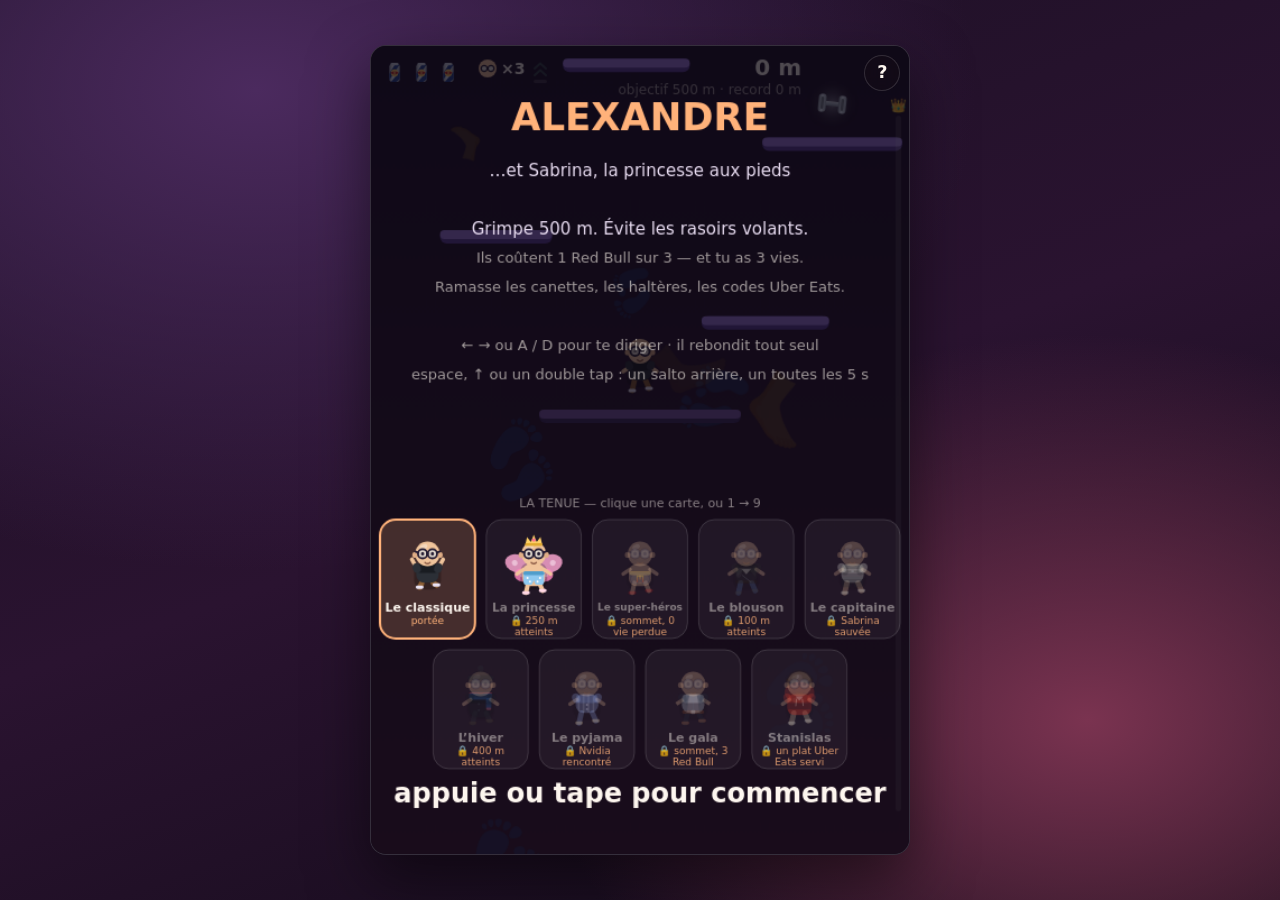
==== commit 5f0b25c6: "Put the salto on a 5 s timer, and swap the clipper for a steel body The salto is no longer refilled " ====
--- a/game.html
+++ b/game.html
@@ -35,8 +35,12 @@
       Les trois perdues, c’est une vie en moins ; il en a <strong>3</strong>. Il y
       a un seul checkpoint, la passerelle verte à mi-hauteur (250&nbsp;m) : une
       fois atteinte, c’est là qu’il repart. Il rebondit tout seul, et garde
-      <strong>un salto en réserve</strong> pour un second saut en l’air —
-      les deux chevrons verts du HUD disent s’il l’a encore.
+      <strong>un salto en réserve</strong> pour un second saut en l’air. Il coûte
+      <strong>5&nbsp;secondes</strong> de recharge — et la partie commence recharge
+      en cours, donc il faut attendre pour l’avoir la première fois. Quand il est
+      prêt, <strong>ses pieds scintillent de propreté</strong> ; le HUD le dit aussi
+      (chevrons allumés, barrette de recharge pleine), et un petit blip prévient
+      quand il revient.
     </p>
     <ul>
       <li><kbd>←</kbd> <kbd>→</kbd> ou <kbd>A</kbd> <kbd>D</kbd> — se diriger (il rebondit tout seul)</li>
@@ -45,7 +49,7 @@
         <strong>continuer</strong> ou revenir à l’<strong>accueil</strong>, qui demande confirmation</li>
       <li>Fin de partie : le bouton <strong>Rejouer</strong> (ou <kbd>R</kbd>) — le score reste affiché</li>
       <li><kbd>T</kbd> — retour aux <strong>tenues</strong>, à tout moment (aussi un bouton sur l’écran de fin)</li>
-      <li><kbd>Espace</kbd> <kbd>↑</kbd> ou <kbd>W</kbd> — <strong>salto</strong> : un second saut en l’air, rechargé à chaque rebond</li>
+      <li><kbd>Espace</kbd> <kbd>↑</kbd> ou <kbd>W</kbd> — <strong>salto</strong> : un second saut en l’air, rechargé en 5&nbsp;s</li>
       <li>Au doigt : garde appuyé sur la moitié gauche ou droite pour diriger,
         <strong>double-tape</strong> pour le salto</li>
       <li><kbd>H</kbd> ou le bouton <kbd>?</kbd> — cette aide (le jeu se met en pause)</li>
@@ -99,8 +103,12 @@
     <dl class="icons">
       <dt><canvas class="swatch icon" data-bonus="heart" role="img" aria-label="canette Red Bull"></canvas></dt>
       <dd><strong>Red Bull</strong> — +1 Red Bull, ou une vie s’il est déjà au max</dd>
-      <dt><canvas class="swatch icon" data-bonus="clipper" role="img" aria-label="coupe-ongles"></canvas></dt>
-      <dd><strong>coupe-ongles</strong> — 8 s de bouclier : les rasoirs éclatent au contact</dd>
+      <dt><canvas class="swatch icon" data-bonus="steel" role="img" aria-label="haltère"></canvas></dt>
+      <dd><strong>haltère</strong> — <strong>corps d’acier</strong> : ses habits craquent,
+        ses muscles passent au métal et il encaisse <strong>2 rasoirs</strong> sans perdre
+        de Red Bull. Le premier lui arrache des plaques — on voit la peau dessous —, le
+        second emporte le reste. Pas de chrono : les deux pastilles du HUD disent ce
+        qu’il lui reste.</dd>
       <dt><canvas class="swatch icon" data-bonus="life" role="img" aria-label="vie supplémentaire"></canvas></dt>
       <dd><strong>vie</strong> — un Alexandre de plus, jusqu’à cinq</dd>
       <dt><canvas class="swatch icon" data-bonus="cat" role="img" aria-label="Nvidia le chat"></canvas></dt>
